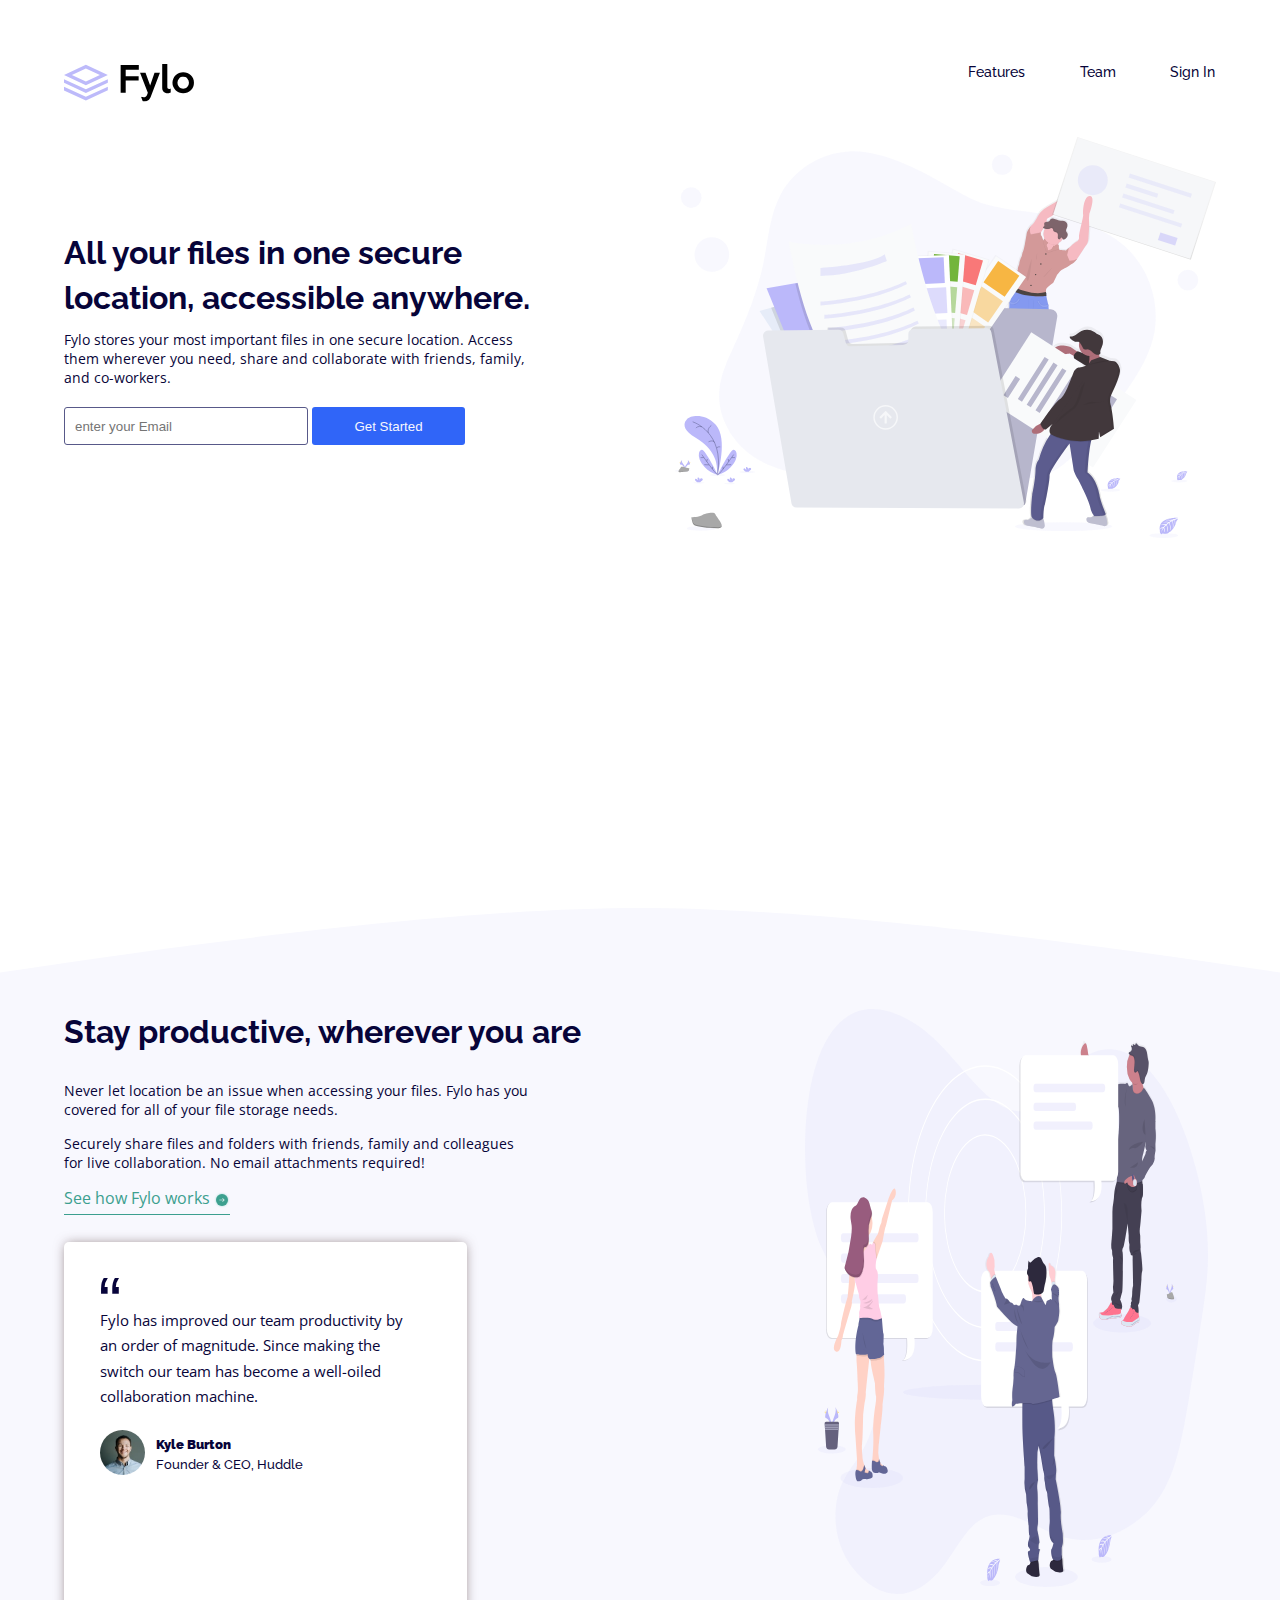
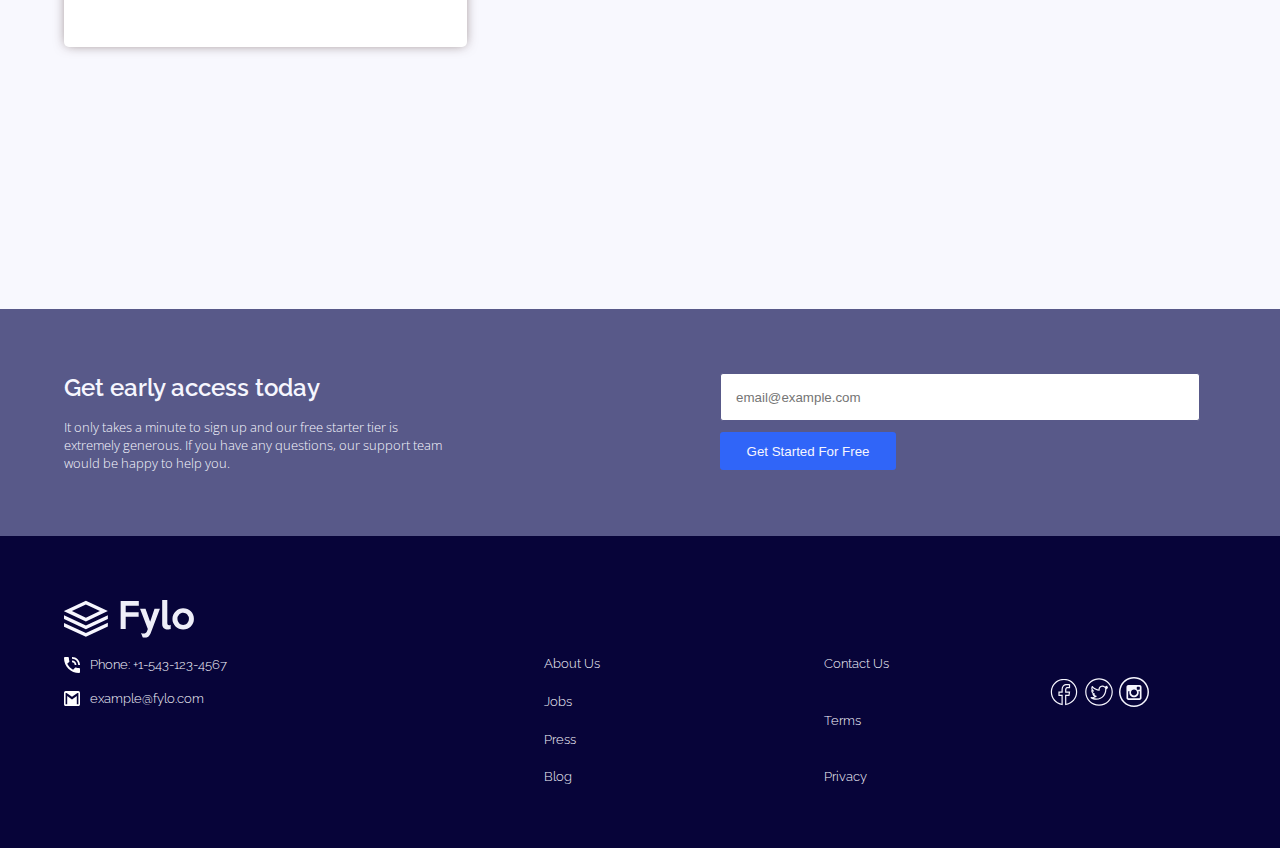
==== index.html @ cb66db21 "Initial commit" ====
<!DOCTYPE html>
<html lang="en">
  <head>
    <meta charset="UTF-8" />
    <meta name="viewport" content="width=device-width, initial-scale=1.0" />
    <!-- displays site properly based on user's device -->

    <link
      rel="icon"
      type="image/png"
      sizes="32x32"
      href="./images/favicon-32x32.png"
    />
    <link rel="stylesheet" href="./stylesheet.css" />
    <link rel="preconnect" href="https://fonts.googleapis.com" />
    <link rel="preconnect" href="https://fonts.gstatic.com" crossorigin />
    <link
      href="https://fonts.googleapis.com/css2?family=Amiri:ital,wght@0,400;0,700;1,400;1,700&family=Inter:ital,opsz,wght@0,14..32,100..900;1,14..32,100..900&family=Montserrat:ital,wght@0,100..900;1,100..900&family=Public+Sans:ital,wght@0,100;0,200;0,300;0,400;0,500;0,600;0,700;0,800;0,900;1,100;1,200;1,300;1,400&family=Raleway:ital,wght@0,100..900;1,100..900&display=swap"
      rel="stylesheet"
    />
    <link rel="preconnect" href="https://fonts.googleapis.com" />
    <link rel="preconnect" href="https://fonts.gstatic.com" crossorigin />
    <link
      href="https://fonts.googleapis.com/css2?family=Amiri:ital,wght@0,400;0,700;1,400;1,700&family=Inter:ital,opsz,wght@0,14..32,100..900;1,14..32,100..900&family=Montserrat:ital,wght@0,100..900;1,100..900&family=Open+Sans:ital,wght@0,300..800;1,300..800&family=Public+Sans:ital,wght@0,100;0,200;0,300;0,400;0,500;0,600;0,700;0,800;0,900;1,100;1,200;1,300;1,400&family=Raleway:ital,wght@0,100..900;1,100..900&display=swap"
      rel="stylesheet"
    />
    <title>Frontend Mentor | Fylo landing page with two column layout</title>

    <!-- Feel free to remove these styles or customise in your own stylesheet 👍 -->
    <style>
      .attribution {
        font-size: 11px;
        text-align: center;
      }
      .attribution a {
        color: hsl(228, 45%, 44%);
      }
    </style>
  </head>
  <body>
    <div class="navbar">
      <img src="./images/logo.svg" alt="" />
      <ul>
        <li>Features</li>
        <li>Team</li>
        <li>Sign In</li>
      </ul>
    </div>
    <div class="first">
      <div class="firstdiv">
        <h1>
          All your files in one secure location,
          <span>accessible anywhere.</span>
        </h1>

        <p>
          Fylo stores your most important files in one secure location. Access
          them wherever you need, share and collaborate with friends, family,
          and co-workers.
        </p>
        <input type="text" placeholder="enter your Email" class="placeholder" />
        <button>Get Started</button>
      </div>
      <img src="./images/illustration-1.svg" alt="" />
    </div>
    <div class="curvebg">
      <img src="./images/bg-curve-desktop.svg" alt="curve" class="curve" />
      <div class="second">
        <div class="main">
          <section class="hero">
            <h1>Stay productive, wherever you are</h1>

            <p>
              Never let location be an issue when accessing your files. Fylo has
              you covered for all of your file storage needs.
            </p>
            <p>
              Securely share files and folders with friends, family and
              colleagues for live collaboration. No email attachments required!
            </p>

            <a href="#" class="flyointro"
              >See how Fylo works<img
                src="./images/icon-arrow.svg"
                alt="arrow"
                class="arrow"
            /></a>
          </section>
          <section class="fylo">
            <img src="./images/icon-quotes.svg" alt="quots" class="quots" />
            <p>
              Fylo has improved our team productivity by an order of magnitude.
              Since making the switch our team has become a well-oiled
              collaboration machine.
            </p>
            <div class="avatardetails">
              <img
                src="./images/avatar-testimonial.jpg"
                alt="avatar"
                class="avatar"
              />

              <p>Kyle Burton <span>Founder & CEO, Huddle</span></p>
            </div>
          </section>
        </div>
        <img src="./images/illustration-2.svg" alt="" class="secondimg" />
      </div>
    </div>
    <div class="third">
      <div class="earlyaccess">
        <h1>Get early access today</h1>

        <p>
          It only takes a minute to sign up and our free starter tier is
          extremely generous. If you have any questions, our support team would
          be happy to help you.
        </p>
      </div>
      <div class="input">
        <input type="text" placeholder="email@example.com" />
        <button>Get Started For Free</button>
      </div>
    </div>
    <footer>
      <div class="details">
        <svg class="svgfile" width="166" height="49" xmlns="http://www.w3.org/2000/svg" xmlns:xlink="http://www.w3.org/1999/xlink" viewBox="0 0 166 49"><defs><path id="a" d="M.014.03h93.96v48.29H.015z"/></defs><g fill="none" fill-rule="evenodd"><path d="M0 14.13v.123l27.95 13.13L56 14.209v-.033L27.95 1 0 14.13zm10.077.062L27.95 5.795l17.877 8.397-17.877 8.396-17.874-8.396zM27.95 32.483L0 19.55v4.784l27.95 12.964L56 24.289v-4.784L27.95 32.483zm0 9.703L0 29.25v4.783L27.95 47 56 33.99v-4.784l-28.05 12.98z" fill="hsl(240, 75%, 98%)"/><g transform="translate(72)"><mask id="b" fill="hsl(240, 75%, 98%)"><use xlink:href="#a"/></mask><path d="M87.56 24.152a8.1 8.1 0 0 0-2.161-5.573 7.259 7.259 0 0 0-2.34-1.673 6.864 6.864 0 0 0-2.85-.601c-1.01 0-1.961.2-2.852.601a7.257 7.257 0 0 0-2.34 1.673 8.102 8.102 0 0 0-2.16 5.574 8.102 8.102 0 0 0 2.16 5.573 7.257 7.257 0 0 0 2.34 1.672 6.864 6.864 0 0 0 2.851.602c1.01 0 1.96-.2 2.852-.602a7.259 7.259 0 0 0 2.339-1.672 8.1 8.1 0 0 0 2.16-5.574zm6.415 0c0 1.932-.357 3.723-1.07 5.373a13.098 13.098 0 0 1-2.94 4.28c-1.247 1.205-2.71 2.156-4.388 2.854-1.678.699-3.468 1.048-5.369 1.048-1.9 0-3.683-.349-5.346-1.048a13.863 13.863 0 0 1-4.366-2.876 13.351 13.351 0 0 1-2.94-4.302c-.713-1.65-1.07-3.426-1.07-5.329 0-1.873.364-3.634 1.092-5.284a13.92 13.92 0 0 1 2.962-4.325 13.671 13.671 0 0 1 4.367-2.898 13.552 13.552 0 0 1 5.301-1.048c1.901 0 3.69.35 5.369 1.048 1.678.698 3.14 1.65 4.388 2.854 1.248 1.204 2.228 2.638 2.94 4.302.713 1.665 1.07 3.449 1.07 5.351zM64.258 36.905a8.6 8.6 0 0 1-1.715.58c-.638.148-1.3.222-1.982.222a9.84 9.84 0 0 1-2.74-.379 6.003 6.003 0 0 1-2.295-1.226c-.653-.565-1.173-1.3-1.56-2.207-.385-.907-.578-2-.578-3.277V.029h6.549v29.474c0 1.07.215 1.806.646 2.207.43.401.943.602 1.537.602.742 0 1.455-.223 2.138-.669v5.262zM50.492 11.22L38.908 41.854c-.861 2.289-1.99 3.939-3.386 4.95-1.396 1.01-3.06 1.515-4.99 1.515-.297 0-.623-.022-.98-.066a7.352 7.352 0 0 1-1.025-.201l-2.138-5.975a8.486 8.486 0 0 0 1.56.557c.534.134 1.039.201 1.514.201 1.01 0 1.93-.23 2.762-.691.832-.46 1.47-1.315 1.916-2.564l.891-2.586-9.935-25.773h6.995l5.925 16.588 5.57-16.588h6.905zM23.538 7.342H6.786v8.294h16.529v5.618H6.785v15.784H.015V1.412h23.524v5.93z" fill="hsl(240, 75%, 98%)" mask="url(#b)"/></g></g></svg>
        <div class="phone">
          <img src="./images/icon-phone.svg" alt="" />
          <p>Phone: +1-543-123-4567</p>
        </div>
        <div class="email">
          <img src="./images/icon-email.svg" alt="" />
          <p>example@fylo.com</p>
        </div>
      </div>
        <div class="aboutfylo">
          <ul>
            <li>About Us</li>
            <li>Jobs</li>
            <li>Press</li>
            <li>Blog</li>
          </ul>
          <ul>
            <li>Contact Us</li>
            <li>Terms</li>
            <li>Privacy</li>
          </ul>
        </div>
        <div class="socialmedia">
          <img src="./images/icons8-facebook.svg" alt="" />
          <img src="./images/icons8-twitter-circled.svg" alt="" />
          <img src="./images/281827_circle_instagram_icon.svg" alt="" />
        </div>
      </div>
    </footer>
  </body>
</html>
---- stylesheet.css ----
/* try to change height and width of the img and h1 and paragraph  */
* {
    box-sizing: border-box;
    margin: 0;
    padding: 0;
}

body {
    font-family: Open Sans, sans-serif;
}

.navbar {
    /* border: 1px solid black; */
    padding-top: 5%;
    padding-bottom: 2%;
    display: flex;
    justify-content: space-between;
    padding-left: 5%;
    padding-right: 5%;
    /* gap:150% ; */
}

.navbar ul {
    /* border: 1px solid blue; */
    list-style: none;
    display: flex;
    gap: 22%;
    width: 15.5rem;
    color: hsl(243, 87%, 12%);
    font-family: Raleway;
    font-weight: 500;
    font-size: 14px;
}

.navbar img {
    width: 130px;
}

.first {
    display: flex;
    /* border: 1px solid blue; */
    align-items: center;
    height: 420px;
    margin-bottom: 40vh;
    padding-left: 5%;
    padding-right: 5%;
}

.first img {
    width: 47%;
    /* border: 1px solid red; */
}

.firstdiv {
    /* border: 1px solid yellow; */
    width: 53%;

}

.first h1 {
    color: hsl(243, 87%, 12%);
    font-family: Raleway;
    line-height: 45px;
    margin-bottom: 10px;
    width: 33rem;
}

.first p {
    color: hsl(243, 87%, 12%);
    width: 29rem;
    font-size: 14px;
    margin-bottom: 20px;
}

.placeholder {
    width: 40%;
    height: 38px;
    border-radius: 3px;
    border: 1px solid hsl(238, 22%, 44%);
    padding-left: 10px;
}

.first button {
    width: 25%;
    height: 38px;
    background-color: hsl(224, 93%, 58%);
    border: none;
    color: hsl(240, 75%, 98%);
    border-radius: 3px;
}

.curvebg {
    display: flex;
    flex-direction: column;
    gap: 0px;
}

.curve {
    width: 100%;
}

.second {
    background-color: #F8F8FE;
    padding-left: 5%;
    padding-right: 5%;
    display: flex;
    flex-direction: row;
    height: 100vh;
}

.secondimg {
    width: 35%;
    margin-left: 14rem;
    height: 65vh;
}

.main {
    display: flex;
    flex-direction: column;
}

.main h1 {
    color: hsl(243, 87%, 12%);
    font-family: Raleway;
    line-height: 45px;
    margin-bottom: 27px;
    font-size: 2rem;
}

.main p {
    color: hsl(243, 87%, 12%);
    width: 29rem;
    font-size: 14px;
}

.hero p:first-of-type {
    margin-bottom: 15px;
}

.hero p:nth-of-type(2) {
    margin-bottom: 15px;
}

.flyointro {
    display: inline-flex;
    gap: 4px;
    text-decoration: none;
    color: hsl(170, 45%, 43%);
    align-items: center;
    border-bottom: 1px solid hsl(170, 45%, 43%);
    padding-bottom: 5px;
}

.arrow {
    margin-top: 3px;
}

.fylo {
    margin-top: 27px;
    display: flex;
    flex-direction: column;
    border-radius: 5px;
    background: #ffffff;
    box-shadow: 0px 0px 12px -2px rgba(128, 110, 110, 0.89);
    height: 45vh;
    width: 78%;
    padding: 7% 0% 7% 7%;



}
.fylo > p:nth-of-type(1) {
    width: 304px;
    line-height: 1.7;
    font-size: 15px;
    margin-bottom: 20px;

  }

.quots {
    width: 20px;
    margin-bottom: 3%;
}

.avatar {
    width: 45px;
    border-radius: 50%;
}

.avatardetails {
    display: flex;
    flex-direction: row;
    gap: 3%;
    align-items: center;
}

.avatardetails p:nth-of-type(1) {
    display: inline-block;
    font-family: Raleway;
    font-weight: 900;
    margin-top: 1%;
    font-size: 13px;
}

.avatardetails p span {
    font-weight: 500;
    display: block;
    margin-top: 5px;
}

.third{
    background-color: hsl(238, 22%, 44%);
    padding-left: 5%;
    padding-right: 10%;
    padding-top: 5%;
    padding-bottom: 5%;
    display: flex;
    gap: 10rem;
}
.earlyaccess{
    display: flex;
    flex-direction: column;
    gap: 1rem;
}
.earlyaccess p{
    width: 24rem;
    color: hsl(240, 75%, 98%);
    font-weight: 300;
    font-size: 13px;
}
.earlyaccess h1{
    width: 31rem;
    color: hsl(240, 75%, 98%);
    font-size: 24px;
    font-family: Raleway;
    font-weight: 600;
}
.input{
    display: flex;
    flex-direction: column;
    gap: 0.7rem;
}
.input input{
    width: 30rem;
    height: 3rem;
    border-radius: 3px;
    border: 1px solid hsl(238, 22%, 44%);
    padding-left: 15px;
}
.input button {
    width: 11rem;
    height: 38px;
    background-color: hsl(224, 93%, 58%);
    border: none;
    color: hsl(240, 75%, 98%);
    border-radius: 3px;
}
footer{
    display: flex;
    background-color: hsl(243, 87%, 12%);
    color: hsl(240, 75%, 98%);
     gap: 10rem;
    padding-left: 5%;
    padding-top: 5%;
    padding-bottom: 5%;
    font-family: Raleway;
    font-weight: 300;
    font-size: 13px;
}
.svgfile {
    width: 130px !important;
    height: auto !important;
}
.details{
    display: flex;
    flex-direction: column;
    gap: 18px;
    width: 20rem;
}
.phone{
    display: flex;
    gap: 10px;
}
.email{
    display: flex;
    gap: 10px;
}
.details img{
    width: 16px;
}
.aboutfylo{
    display: flex;
    gap: 14rem;

}
.aboutfylo ul{
    list-style: none;
    display: flex;
    flex-direction: column;
    justify-content: space-between;
    height: 8rem;
    margin-top: 3.5rem;

}
.socialmedia{
    display: flex;
    justify-content: space-between;
    width: 100px;

}
.socialmedia img{
    width: 30px;
}
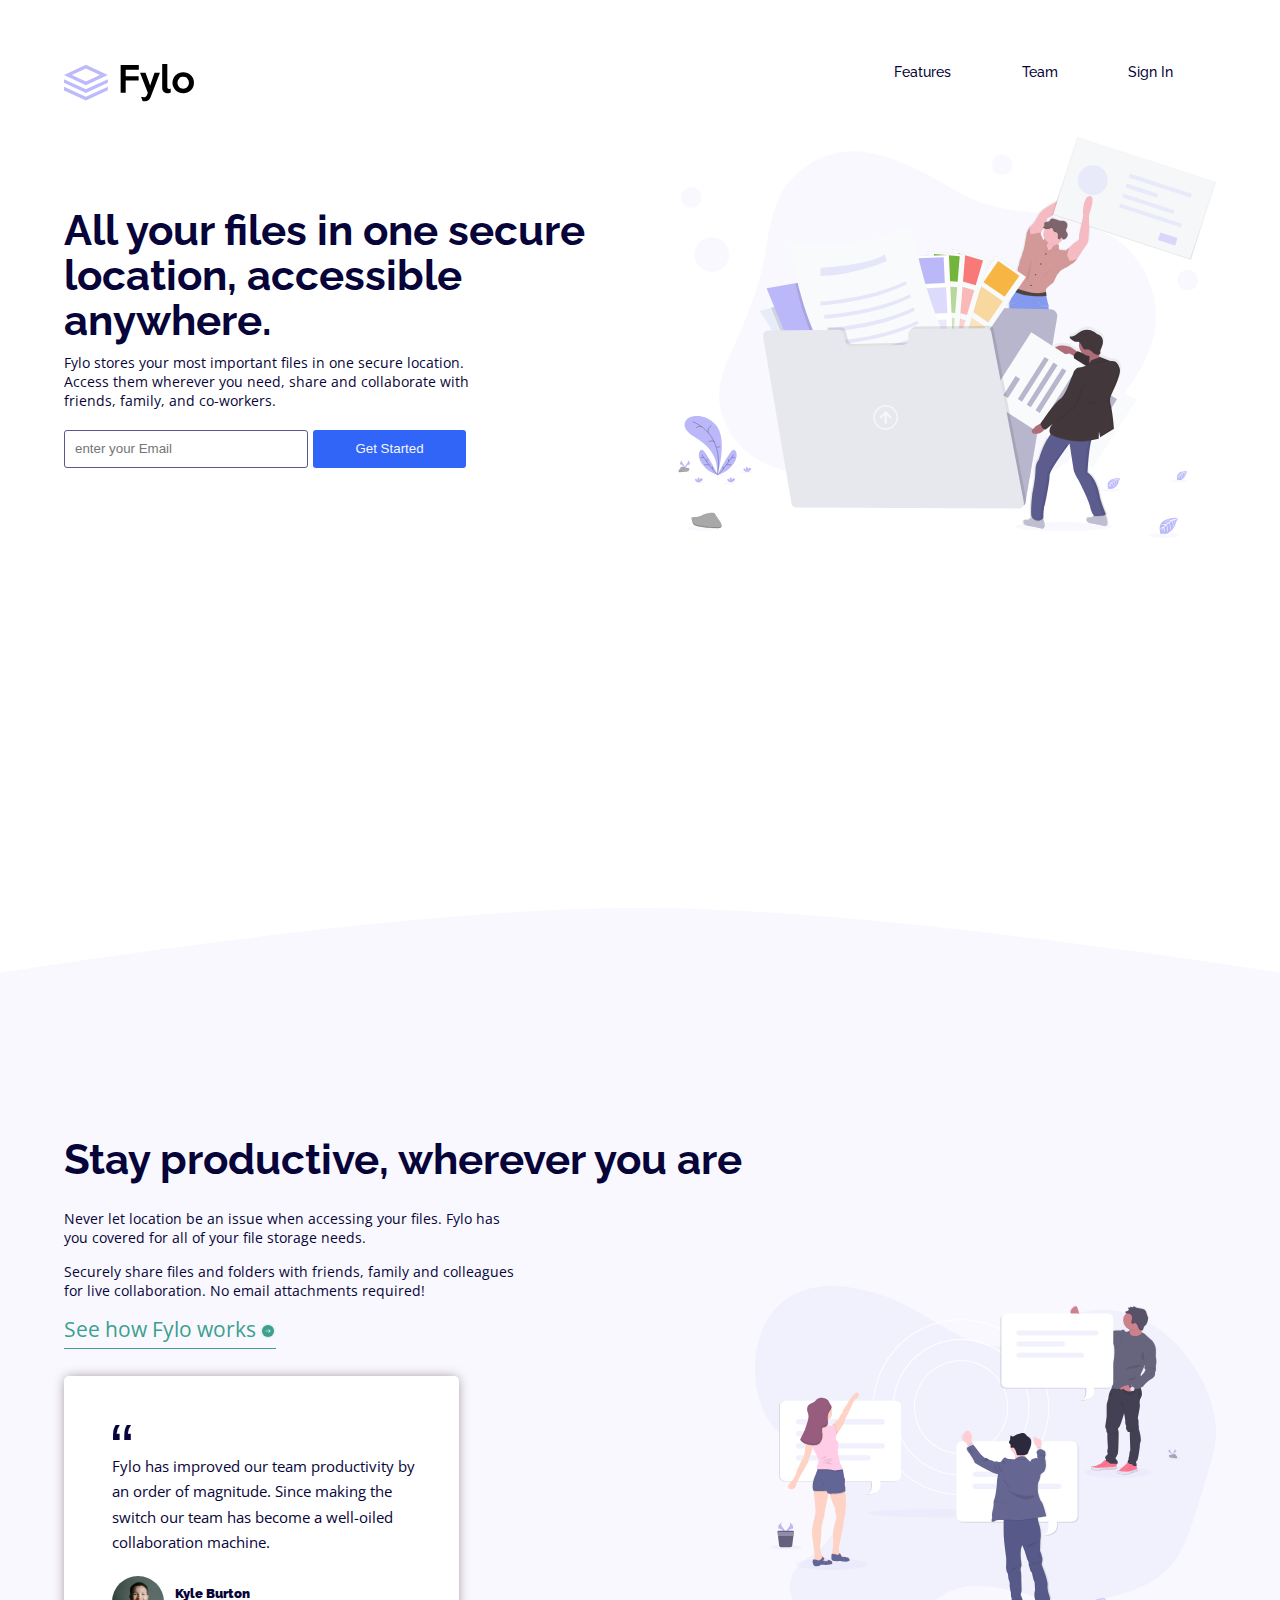
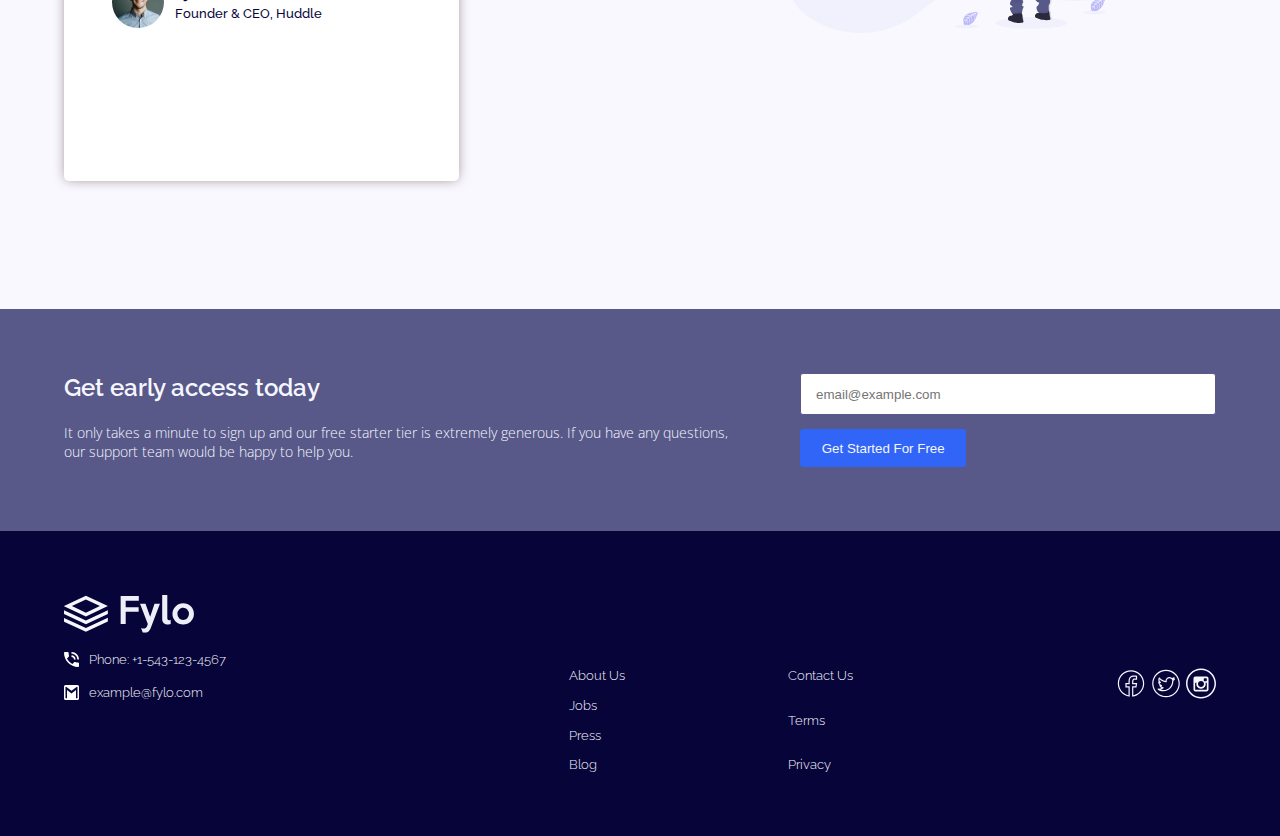
==== commit e167a55f: "Updated styles and fixed responsiveness" ====
--- a/index.html
+++ b/index.html
@@ -1,158 +1,166 @@
 <!DOCTYPE html>
 <html lang="en">
-  <head>
-    <meta charset="UTF-8" />
-    <meta name="viewport" content="width=device-width, initial-scale=1.0" />
-    <!-- displays site properly based on user's device -->
 
-    <link
-      rel="icon"
-      type="image/png"
-      sizes="32x32"
-      href="./images/favicon-32x32.png"
-    />
-    <link rel="stylesheet" href="./stylesheet.css" />
-    <link rel="preconnect" href="https://fonts.googleapis.com" />
-    <link rel="preconnect" href="https://fonts.gstatic.com" crossorigin />
-    <link
-      href="https://fonts.googleapis.com/css2?family=Amiri:ital,wght@0,400;0,700;1,400;1,700&family=Inter:ital,opsz,wght@0,14..32,100..900;1,14..32,100..900&family=Montserrat:ital,wght@0,100..900;1,100..900&family=Public+Sans:ital,wght@0,100;0,200;0,300;0,400;0,500;0,600;0,700;0,800;0,900;1,100;1,200;1,300;1,400&family=Raleway:ital,wght@0,100..900;1,100..900&display=swap"
-      rel="stylesheet"
-    />
-    <link rel="preconnect" href="https://fonts.googleapis.com" />
-    <link rel="preconnect" href="https://fonts.gstatic.com" crossorigin />
-    <link
-      href="https://fonts.googleapis.com/css2?family=Amiri:ital,wght@0,400;0,700;1,400;1,700&family=Inter:ital,opsz,wght@0,14..32,100..900;1,14..32,100..900&family=Montserrat:ital,wght@0,100..900;1,100..900&family=Open+Sans:ital,wght@0,300..800;1,300..800&family=Public+Sans:ital,wght@0,100;0,200;0,300;0,400;0,500;0,600;0,700;0,800;0,900;1,100;1,200;1,300;1,400&family=Raleway:ital,wght@0,100..900;1,100..900&display=swap"
-      rel="stylesheet"
-    />
-    <title>Frontend Mentor | Fylo landing page with two column layout</title>
+<head>
+  <meta charset="UTF-8" />
+  <meta name="viewport" content="width=device-width, initial-scale=1.0" />
+  <!-- displays site properly based on user's device -->
 
-    <!-- Feel free to remove these styles or customise in your own stylesheet 👍 -->
-    <style>
-      .attribution {
-        font-size: 11px;
-        text-align: center;
-      }
-      .attribution a {
-        color: hsl(228, 45%, 44%);
-      }
-    </style>
-  </head>
-  <body>
-    <div class="navbar">
-      <img src="./images/logo.svg" alt="" />
+  <link rel="icon" type="image/png" sizes="32x32" href="./images/favicon-32x32.png" />
+  <link rel="stylesheet" href="./stylesheet.css" />
+  <link rel="preconnect" href="https://fonts.googleapis.com" />
+  <link rel="preconnect" href="https://fonts.gstatic.com" crossorigin />
+  <link
+    href="https://fonts.googleapis.com/css2?family=Amiri:ital,wght@0,400;0,700;1,400;1,700&family=Inter:ital,opsz,wght@0,14..32,100..900;1,14..32,100..900&family=Montserrat:ital,wght@0,100..900;1,100..900&family=Public+Sans:ital,wght@0,100;0,200;0,300;0,400;0,500;0,600;0,700;0,800;0,900;1,100;1,200;1,300;1,400&family=Raleway:ital,wght@0,100..900;1,100..900&display=swap"
+    rel="stylesheet" />
+  <link rel="preconnect" href="https://fonts.googleapis.com" />
+  <link rel="preconnect" href="https://fonts.gstatic.com" crossorigin />
+  <link
+    href="https://fonts.googleapis.com/css2?family=Amiri:ital,wght@0,400;0,700;1,400;1,700&family=Inter:ital,opsz,wght@0,14..32,100..900;1,14..32,100..900&family=Montserrat:ital,wght@0,100..900;1,100..900&family=Open+Sans:ital,wght@0,300..800;1,300..800&family=Public+Sans:ital,wght@0,100;0,200;0,300;0,400;0,500;0,600;0,700;0,800;0,900;1,100;1,200;1,300;1,400&family=Raleway:ital,wght@0,100..900;1,100..900&display=swap"
+    rel="stylesheet" />
+  <title>Frontend Mentor | Fylo landing page with two column layout</title>
+
+  <!-- Feel free to remove these styles or customise in your own stylesheet 👍 -->
+  <style>
+    .attribution {
+      font-size: 11px;
+      text-align: center;
+    }
+
+    .attribution a {
+      color: hsl(228, 45%, 44%);
+    }
+  </style>
+</head>
+
+<body>
+  <div class="navbar">
+    <img src="./images/logo.svg" alt="" />
+    <ul>
+      <li>Features</li>
+      <li>Team</li>
+      <li>Sign In</li>
+    </ul>
+  </div>
+   <div class="first">
+    <div class="firstdiv">
+      <h1>
+        All your files in one secure location,
+        <span>accessible anywhere.</span>
+      </h1>
+
+      <p>
+        Fylo stores your most important files in one secure location. Access
+        them wherever you need, share and collaborate with friends, family,
+        and co-workers.
+      </p>
+      <input type="text" placeholder="enter your Email" class="placeholder" />
+      <button>Get Started</button>
+    </div>
+    <img src="./images/illustration-1.svg" alt="" />
+  </div>
+   <div class="curvebg">
+    <img src="./images/bg-curve-desktop.svg" alt="curve" class="curve" />
+    <img src="./images/bg-curve-mobile.svg" alt="mobilecurve" class="mobilecurve">
+    <div class="second">
+      <div class="main">
+        <section class="hero">
+          <h1>Stay productive, wherever you are</h1>
+
+          <p>
+            Never let location be an issue when accessing your files. Fylo has
+            you covered for all of your file storage needs.
+          </p>
+          <p>
+            Securely share files and folders with friends, family and
+            colleagues for live collaboration. No email attachments required!
+          </p>
+
+          <a href="#" class="flyointro">See how Fylo works<img src="./images/icon-arrow.svg" alt="arrow"
+              class="arrow" /></a>
+        </section>
+        <section class="fylo">
+          <img src="./images/icon-quotes.svg" alt="quots" class="quots" />
+          <p>
+            Fylo has improved our team productivity by an order of magnitude.
+            Since making the switch our team has become a well-oiled
+            collaboration machine.
+          </p>
+          <div class="avatardetails">
+            <img src="./images/avatar-testimonial.jpg" alt="avatar" class="avatar" />
+
+            <p>Kyle Burton <span>Founder & CEO, Huddle</span></p>
+          </div>
+        </section>
+      </div>
+      <img src="./images/illustration-2.svg" alt="" class="secondimg" />
+    </div>
+  </div>
+  <div class="third"> 
+    <div class="earlyaccess">
+      <h1>Get early access today</h1>
+
+      <p>
+        It only takes a minute to sign up and our free starter tier is
+        extremely generous. If you have any questions, our support team would
+        be happy to help you.
+      </p>
+    </div>
+    <div class="input">
+      <input type="text" placeholder="email@example.com" />
+      <button>Get Started For Free</button>
+    </div>
+  </div>
+  <footer> 
+    <div class="details">
+      <svg class="svgfile" width="166" height="49" xmlns="http://www.w3.org/2000/svg"
+        xmlns:xlink="http://www.w3.org/1999/xlink" viewBox="0 0 166 49">
+        <defs>
+          <path id="a" d="M.014.03h93.96v48.29H.015z" />
+        </defs>
+        <g fill="none" fill-rule="evenodd">
+          <path
+            d="M0 14.13v.123l27.95 13.13L56 14.209v-.033L27.95 1 0 14.13zm10.077.062L27.95 5.795l17.877 8.397-17.877 8.396-17.874-8.396zM27.95 32.483L0 19.55v4.784l27.95 12.964L56 24.289v-4.784L27.95 32.483zm0 9.703L0 29.25v4.783L27.95 47 56 33.99v-4.784l-28.05 12.98z"
+            fill="hsl(240, 75%, 98%)" />
+          <g transform="translate(72)">
+            <mask id="b" fill="hsl(240, 75%, 98%)">
+              <use xlink:href="#a" />
+            </mask>
+            <path
+              d="M87.56 24.152a8.1 8.1 0 0 0-2.161-5.573 7.259 7.259 0 0 0-2.34-1.673 6.864 6.864 0 0 0-2.85-.601c-1.01 0-1.961.2-2.852.601a7.257 7.257 0 0 0-2.34 1.673 8.102 8.102 0 0 0-2.16 5.574 8.102 8.102 0 0 0 2.16 5.573 7.257 7.257 0 0 0 2.34 1.672 6.864 6.864 0 0 0 2.851.602c1.01 0 1.96-.2 2.852-.602a7.259 7.259 0 0 0 2.339-1.672 8.1 8.1 0 0 0 2.16-5.574zm6.415 0c0 1.932-.357 3.723-1.07 5.373a13.098 13.098 0 0 1-2.94 4.28c-1.247 1.205-2.71 2.156-4.388 2.854-1.678.699-3.468 1.048-5.369 1.048-1.9 0-3.683-.349-5.346-1.048a13.863 13.863 0 0 1-4.366-2.876 13.351 13.351 0 0 1-2.94-4.302c-.713-1.65-1.07-3.426-1.07-5.329 0-1.873.364-3.634 1.092-5.284a13.92 13.92 0 0 1 2.962-4.325 13.671 13.671 0 0 1 4.367-2.898 13.552 13.552 0 0 1 5.301-1.048c1.901 0 3.69.35 5.369 1.048 1.678.698 3.14 1.65 4.388 2.854 1.248 1.204 2.228 2.638 2.94 4.302.713 1.665 1.07 3.449 1.07 5.351zM64.258 36.905a8.6 8.6 0 0 1-1.715.58c-.638.148-1.3.222-1.982.222a9.84 9.84 0 0 1-2.74-.379 6.003 6.003 0 0 1-2.295-1.226c-.653-.565-1.173-1.3-1.56-2.207-.385-.907-.578-2-.578-3.277V.029h6.549v29.474c0 1.07.215 1.806.646 2.207.43.401.943.602 1.537.602.742 0 1.455-.223 2.138-.669v5.262zM50.492 11.22L38.908 41.854c-.861 2.289-1.99 3.939-3.386 4.95-1.396 1.01-3.06 1.515-4.99 1.515-.297 0-.623-.022-.98-.066a7.352 7.352 0 0 1-1.025-.201l-2.138-5.975a8.486 8.486 0 0 0 1.56.557c.534.134 1.039.201 1.514.201 1.01 0 1.93-.23 2.762-.691.832-.46 1.47-1.315 1.916-2.564l.891-2.586-9.935-25.773h6.995l5.925 16.588 5.57-16.588h6.905zM23.538 7.342H6.786v8.294h16.529v5.618H6.785v15.784H.015V1.412h23.524v5.93z"
+              fill="hsl(240, 75%, 98%)" mask="url(#b)" />
+          </g>
+        </g>
+      </svg>
+      <div class="phone">
+        <img src="./images/icon-phone.svg" alt="" />
+        <p>Phone: +1-543-123-4567</p>
+      </div>
+      <div class="email">
+        <img src="./images/icon-email.svg" alt="" />
+        <p>example@fylo.com</p>
+      </div>
+    </div>
+    <div class="aboutfylo">
       <ul>
-        <li>Features</li>
-        <li>Team</li>
-        <li>Sign In</li>
+        <li>About Us</li>
+        <li>Jobs</li>
+        <li>Press</li>
+        <li>Blog</li>
+      </ul>
+      <ul>
+        <li>Contact Us</li>
+        <li>Terms</li>
+        <li>Privacy</li>
       </ul>
     </div>
-    <div class="first">
-      <div class="firstdiv">
-        <h1>
-          All your files in one secure location,
-          <span>accessible anywhere.</span>
-        </h1>
+    <div class="socialmedia">
+      <img src="./images/icons8-facebook.svg" alt="" />
+      <img src="./images/icons8-twitter-circled.svg" alt="" />
+      <img src="./images/281827_circle_instagram_icon.svg" alt="" />
+    </div>
+    </div>
+  </footer>
+</body>
 
-        <p>
-          Fylo stores your most important files in one secure location. Access
-          them wherever you need, share and collaborate with friends, family,
-          and co-workers.
-        </p>
-        <input type="text" placeholder="enter your Email" class="placeholder" />
-        <button>Get Started</button>
-      </div>
-      <img src="./images/illustration-1.svg" alt="" />
-    </div>
-    <div class="curvebg">
-      <img src="./images/bg-curve-desktop.svg" alt="curve" class="curve" />
-      <div class="second">
-        <div class="main">
-          <section class="hero">
-            <h1>Stay productive, wherever you are</h1>
-
-            <p>
-              Never let location be an issue when accessing your files. Fylo has
-              you covered for all of your file storage needs.
-            </p>
-            <p>
-              Securely share files and folders with friends, family and
-              colleagues for live collaboration. No email attachments required!
-            </p>
-
-            <a href="#" class="flyointro"
-              >See how Fylo works<img
-                src="./images/icon-arrow.svg"
-                alt="arrow"
-                class="arrow"
-            /></a>
-          </section>
-          <section class="fylo">
-            <img src="./images/icon-quotes.svg" alt="quots" class="quots" />
-            <p>
-              Fylo has improved our team productivity by an order of magnitude.
-              Since making the switch our team has become a well-oiled
-              collaboration machine.
-            </p>
-            <div class="avatardetails">
-              <img
-                src="./images/avatar-testimonial.jpg"
-                alt="avatar"
-                class="avatar"
-              />
-
-              <p>Kyle Burton <span>Founder & CEO, Huddle</span></p>
-            </div>
-          </section>
-        </div>
-        <img src="./images/illustration-2.svg" alt="" class="secondimg" />
-      </div>
-    </div>
-    <div class="third">
-      <div class="earlyaccess">
-        <h1>Get early access today</h1>
-
-        <p>
-          It only takes a minute to sign up and our free starter tier is
-          extremely generous. If you have any questions, our support team would
-          be happy to help you.
-        </p>
-      </div>
-      <div class="input">
-        <input type="text" placeholder="email@example.com" />
-        <button>Get Started For Free</button>
-      </div>
-    </div>
-    <footer>
-      <div class="details">
-        <svg class="svgfile" width="166" height="49" xmlns="http://www.w3.org/2000/svg" xmlns:xlink="http://www.w3.org/1999/xlink" viewBox="0 0 166 49"><defs><path id="a" d="M.014.03h93.96v48.29H.015z"/></defs><g fill="none" fill-rule="evenodd"><path d="M0 14.13v.123l27.95 13.13L56 14.209v-.033L27.95 1 0 14.13zm10.077.062L27.95 5.795l17.877 8.397-17.877 8.396-17.874-8.396zM27.95 32.483L0 19.55v4.784l27.95 12.964L56 24.289v-4.784L27.95 32.483zm0 9.703L0 29.25v4.783L27.95 47 56 33.99v-4.784l-28.05 12.98z" fill="hsl(240, 75%, 98%)"/><g transform="translate(72)"><mask id="b" fill="hsl(240, 75%, 98%)"><use xlink:href="#a"/></mask><path d="M87.56 24.152a8.1 8.1 0 0 0-2.161-5.573 7.259 7.259 0 0 0-2.34-1.673 6.864 6.864 0 0 0-2.85-.601c-1.01 0-1.961.2-2.852.601a7.257 7.257 0 0 0-2.34 1.673 8.102 8.102 0 0 0-2.16 5.574 8.102 8.102 0 0 0 2.16 5.573 7.257 7.257 0 0 0 2.34 1.672 6.864 6.864 0 0 0 2.851.602c1.01 0 1.96-.2 2.852-.602a7.259 7.259 0 0 0 2.339-1.672 8.1 8.1 0 0 0 2.16-5.574zm6.415 0c0 1.932-.357 3.723-1.07 5.373a13.098 13.098 0 0 1-2.94 4.28c-1.247 1.205-2.71 2.156-4.388 2.854-1.678.699-3.468 1.048-5.369 1.048-1.9 0-3.683-.349-5.346-1.048a13.863 13.863 0 0 1-4.366-2.876 13.351 13.351 0 0 1-2.94-4.302c-.713-1.65-1.07-3.426-1.07-5.329 0-1.873.364-3.634 1.092-5.284a13.92 13.92 0 0 1 2.962-4.325 13.671 13.671 0 0 1 4.367-2.898 13.552 13.552 0 0 1 5.301-1.048c1.901 0 3.69.35 5.369 1.048 1.678.698 3.14 1.65 4.388 2.854 1.248 1.204 2.228 2.638 2.94 4.302.713 1.665 1.07 3.449 1.07 5.351zM64.258 36.905a8.6 8.6 0 0 1-1.715.58c-.638.148-1.3.222-1.982.222a9.84 9.84 0 0 1-2.74-.379 6.003 6.003 0 0 1-2.295-1.226c-.653-.565-1.173-1.3-1.56-2.207-.385-.907-.578-2-.578-3.277V.029h6.549v29.474c0 1.07.215 1.806.646 2.207.43.401.943.602 1.537.602.742 0 1.455-.223 2.138-.669v5.262zM50.492 11.22L38.908 41.854c-.861 2.289-1.99 3.939-3.386 4.95-1.396 1.01-3.06 1.515-4.99 1.515-.297 0-.623-.022-.98-.066a7.352 7.352 0 0 1-1.025-.201l-2.138-5.975a8.486 8.486 0 0 0 1.56.557c.534.134 1.039.201 1.514.201 1.01 0 1.93-.23 2.762-.691.832-.46 1.47-1.315 1.916-2.564l.891-2.586-9.935-25.773h6.995l5.925 16.588 5.57-16.588h6.905zM23.538 7.342H6.786v8.294h16.529v5.618H6.785v15.784H.015V1.412h23.524v5.93z" fill="hsl(240, 75%, 98%)" mask="url(#b)"/></g></g></svg>
-        <div class="phone">
-          <img src="./images/icon-phone.svg" alt="" />
-          <p>Phone: +1-543-123-4567</p>
-        </div>
-        <div class="email">
-          <img src="./images/icon-email.svg" alt="" />
-          <p>example@fylo.com</p>
-        </div>
-      </div>
-        <div class="aboutfylo">
-          <ul>
-            <li>About Us</li>
-            <li>Jobs</li>
-            <li>Press</li>
-            <li>Blog</li>
-          </ul>
-          <ul>
-            <li>Contact Us</li>
-            <li>Terms</li>
-            <li>Privacy</li>
-          </ul>
-        </div>
-        <div class="socialmedia">
-          <img src="./images/icons8-facebook.svg" alt="" />
-          <img src="./images/icons8-twitter-circled.svg" alt="" />
-          <img src="./images/281827_circle_instagram_icon.svg" alt="" />
-        </div>
-      </div>
-    </footer>
-  </body>
-</html>
+</html>--- a/stylesheet.css
+++ b/stylesheet.css
@@ -4,6 +4,10 @@
     margin: 0;
     padding: 0;
 }
+html {
+    font-size: calc(1vw + 8px); /* Dynamically adjust root font size */
+}
+
 
 body {
     font-family: Open Sans, sans-serif;
@@ -62,14 +66,14 @@
     font-family: Raleway;
     line-height: 45px;
     margin-bottom: 10px;
-    width: 33rem;
+    font-size: 2rem;
 }
 
 .first p {
     color: hsl(243, 87%, 12%);
-    width: 29rem;
     font-size: 14px;
     margin-bottom: 20px;
+    width: 21rem;
 }
 
 .placeholder {
@@ -98,6 +102,9 @@
 .curve {
     width: 100%;
 }
+.mobilecurve{
+    display: none;
+}
 
 .second {
     background-color: #F8F8FE;
@@ -106,17 +113,23 @@
     display: flex;
     flex-direction: row;
     height: 100vh;
+    /* border: 2px solid black; */
+    align-items: center;
+    gap: 3;
 }
 
 .secondimg {
-    width: 35%;
-    margin-left: 14rem;
-    height: 65vh;
+    width: 40%;
+    /* margin-left: 14rem; */
+    /* height: 65vh; */
+    /* border: 1px solid red; */
 }
 
 .main {
     display: flex;
     flex-direction: column;
+    /* border: 1px solid green; */
+    width: 50rem;
 }
 
 .main h1 {
@@ -129,7 +142,7 @@
 
 .main p {
     color: hsl(243, 87%, 12%);
-    width: 29rem;
+    width: 22rem;
     font-size: 14px;
 }
 
@@ -163,14 +176,14 @@
     background: #ffffff;
     box-shadow: 0px 0px 12px -2px rgba(128, 110, 110, 0.89);
     height: 45vh;
-    width: 78%;
+    width: 19rem;
     padding: 7% 0% 7% 7%;
 
 
 
 }
 .fylo > p:nth-of-type(1) {
-    width: 304px;
+    width: 15rem;
     line-height: 1.7;
     font-size: 15px;
     margin-bottom: 20px;
@@ -183,7 +196,7 @@
 }
 
 .avatar {
-    width: 45px;
+    width: 2.5rem;
     border-radius: 50%;
 }
 
@@ -208,64 +221,73 @@
     margin-top: 5px;
 }
 
-.third{
+.third {
     background-color: hsl(238, 22%, 44%);
-    padding-left: 5%;
-    padding-right: 10%;
-    padding-top: 5%;
-    padding-bottom: 5%;
-    display: flex;
-    gap: 10rem;
-}
-.earlyaccess{
+    padding: 5%;
+    display: flex;
+    /* justify-content: space-between; Ensure space between left and right sections */
+    /* align-items: center; Align items vertically */
+    gap: 3rem;
+}
+
+.earlyaccess {
+    /* flex: 1 1 auto; Allow it to grow and shrink as needed */
     display: flex;
     flex-direction: column;
     gap: 1rem;
 }
-.earlyaccess p{
-    width: 24rem;
+
+.earlyaccess p {
     color: hsl(240, 75%, 98%);
     font-weight: 300;
-    font-size: 13px;
-}
-.earlyaccess h1{
-    width: 31rem;
+    font-size: 14px;
+}
+
+.earlyaccess h1 {
     color: hsl(240, 75%, 98%);
     font-size: 24px;
     font-family: Raleway;
     font-weight: 600;
 }
-.input{
+
+.input {
+    /* flex: 0 1 300px; Prevent shrinking too much but allow resizing */
     display: flex;
     flex-direction: column;
     gap: 0.7rem;
 }
-.input input{
-    width: 30rem;
-    height: 3rem;
+
+.input input {
+    width: 20rem; /* Responsive width */
+    height: 2rem;
     border-radius: 3px;
     border: 1px solid hsl(238, 22%, 44%);
     padding-left: 15px;
-}
+    /* box-sizing: border-box; Ensure padding is included in width */
+}
+
 .input button {
-    width: 11rem;
+    width: 8rem;
     height: 38px;
     background-color: hsl(224, 93%, 58%);
     border: none;
     color: hsl(240, 75%, 98%);
     border-radius: 3px;
 }
+
 footer{
     display: flex;
     background-color: hsl(243, 87%, 12%);
     color: hsl(240, 75%, 98%);
-     gap: 10rem;
+     /* gap: 8rem; */
     padding-left: 5%;
+    padding-right: 5%;
     padding-top: 5%;
     padding-bottom: 5%;
     font-family: Raleway;
     font-weight: 300;
     font-size: 13px;
+    justify-content: space-between;
 }
 .svgfile {
     width: 130px !important;
@@ -275,7 +297,7 @@
     display: flex;
     flex-direction: column;
     gap: 18px;
-    width: 20rem;
+    width: 12rem;
 }
 .phone{
     display: flex;
@@ -286,11 +308,11 @@
     gap: 10px;
 }
 .details img{
-    width: 16px;
+    width: 0.7rem;
 }
 .aboutfylo{
     display: flex;
-    gap: 14rem;
+    gap: 7rem;
 
 }
 .aboutfylo ul{
@@ -298,8 +320,9 @@
     display: flex;
     flex-direction: column;
     justify-content: space-between;
-    height: 8rem;
+    height: 5rem;
     margin-top: 3.5rem;
+    width: 3.5rem;
 
 }
 .socialmedia{
@@ -312,4 +335,367 @@
     width: 30px;
 }
 
-
+@media only screen and (max-width: 650px){
+    body {
+        display: flex;
+        flex-direction: column;
+    }
+    .navbar {
+        padding-top: 5%;
+        padding-bottom: 2%;
+        display: flex;
+        justify-content: space-between;
+        padding-left: 5%;
+        padding-right: 5%;
+    }
+    
+    .navbar ul {
+        gap: 2rem;
+        width:14rem;
+        font-size: 12px;
+    }
+    .navbar img {
+        width: 6rem;
+    }
+    .first {
+        display: flex;
+        /* border: 1px solid blue; */
+        flex-direction: column-reverse;
+        align-items: center;
+        height: 70vh;
+        margin-bottom: unset;
+        margin-top: 6rem;
+        padding-left: 5%;
+        padding-right: 5%;
+    }
+    .firstdiv{
+        align-items: center;
+    }
+    
+    .first img {
+        width: 25.5rem;
+        /* border: 1px solid red; */
+    }
+    
+    .firstdiv {
+        /* border: 1px solid yellow; */
+        width: 100%;
+        display: flex;
+        flex-direction: column;
+    
+    }
+    
+    .first h1 {
+        color: hsl(243, 87%, 12%);
+        font-family: unset;
+        line-height: 30px;
+        margin-bottom: 10px;
+        font-size: 2rem;
+        margin-top: 3rem;
+        text-align: center;
+        width: 100%;
+        /* border: 1px solid green; */
+    }
+    
+    .first p {
+        color: hsl(243, 87%, 12%);
+        font-size: 14px;
+        margin-bottom: 20px;
+        width: 85%;
+        text-align: center;
+        /* border: 1px solid red; */
+        margin-left: auto;
+        margin-right: auto;
+    }
+    
+    .placeholder {
+        width: 85%;
+        height: 38px;
+        border-radius: 3px;
+        /* border: 1px solid hsl(238, 22%, 44%); */
+        padding-left: 10px;
+    }
+    
+    .first button {
+        width: 85%;
+        height: 38px;
+        background-color: hsl(224, 93%, 58%);
+        border: none;
+        color: hsl(240, 75%, 98%);
+        border-radius: 3px;
+        margin-top: 1.5rem;
+    }
+    
+    .curvebg {
+        display: flex;
+        flex-direction: column;
+        gap: 0px;
+        margin-top: 8rem;
+    }
+    
+    .curve {
+        display: none;
+    }
+    .mobilecurve{
+        display: block;
+        width: 100%;
+    }
+    
+    .second {
+        background-color: #F8F8FE;
+        padding-left: 5%;
+        padding-right: 5%;
+        display: flex;
+        flex-direction: column-reverse;
+        height: 120vh;
+         /* border: 2px solid black; */
+        align-items: center;
+        gap: 3;
+        margin-bottom: 6rem;
+    }
+
+    .secondimg {
+        width: 25.5rem;
+        /* margin-left: 14rem; */
+        /* height: 65vh; */
+        /* border: 1px solid red; */
+    }
+    
+    .main {
+        display: flex;
+        flex-direction: column;
+        /* border: 1px solid green; */
+        width: 100%;
+        align-items: center;
+    }
+    
+    .main h1 {
+        color: hsl(243, 87%, 12%);
+        font-family: Raleway;
+        margin-bottom: 27px;
+        font-size: 1.6rem;
+        text-align: center;
+        margin-top: 5rem;
+    }
+    
+    .main p {
+        color: hsl(243, 87%, 12%);
+        width: 100%;
+        font-size: 15px;
+    }
+    .hero {
+        display: flex; /* Enable flexbox for the section */
+        flex-direction: column; /* Stack children vertically */
+        justify-content: center; /* Center vertically */
+        align-items: center; /* Center horizontally */
+        text-align: center; /* Center text inside elements */
+    }
+    
+    .hero p:first-of-type {
+        margin-bottom: 15px;
+        text-align: left;
+    }
+    
+    .hero p:nth-of-type(2) {
+        margin-bottom: 15px;
+        text-align: left;
+    }
+    
+    
+    .flyointro {
+        display: inline-flex;
+        gap: 4px;
+        text-decoration: none;
+        color: hsl(170, 45%, 43%);
+        align-items: center;
+        border-bottom: 1px solid hsl(170, 45%, 43%);
+        padding-bottom: 5px;
+        padding-left: auto;
+        padding-right: auto;
+        margin-top: 2rem;
+        margin-bottom: 2rem;
+        font-size: 16px;
+    }
+    
+    .arrow {
+        margin-top: 3px;
+    }
+    
+    .fylo {
+        margin-top: 27px;
+        display: flex;
+        flex-direction: column;
+        border-radius: 5px;
+        background: #ffffff;
+        box-shadow: 0px 0px 12px -2px rgba(128, 110, 110, 0.89);
+        height: 20rem;
+        width: 27rem;
+        padding: 3rem 0.7rem 0 2rem;
+    
+    
+    
+    }
+    .fylo > p:nth-of-type(1) {
+        width: 100%;
+        line-height: 1.7;
+        font-size: 13px;
+        margin-bottom: 20px;
+    
+      }
+    
+    .quots {
+        width: 1rem;
+        margin-bottom: 3%;
+    }
+    
+    .avatar {
+        width: 2.5rem;
+        border-radius: 50%;
+    }
+    
+    .avatardetails {
+        display: flex;
+        flex-direction: row;
+        gap: 3%;
+        align-items: center;
+    }
+    
+    .avatardetails p:nth-of-type(1) {
+        display: inline-block;
+        font-family: Raleway;
+        font-weight: 900;
+        margin-top: 1%;
+        font-size: 13px;
+    }
+    
+    .avatardetails p span {
+        font-weight: 500;
+        display: block;
+        margin-top: 5px;
+    }
+    .third {
+        background-color: hsl(238, 22%, 44%);
+        padding: 17%;
+        display: flex;
+        /* justify-content: space-between; Ensure space between left and right sections */
+        /* align-items: center; Align items vertically */
+        gap: 3rem;
+        flex-direction: column;
+        justify-content: center;
+        align-items: center;
+        text-align: center;
+    }
+    
+    .earlyaccess {
+        /* flex: 1 1 auto; Allow it to grow and shrink as needed */
+        display: flex;
+        flex-direction: column;
+        gap: 1rem;
+    }
+    
+    .earlyaccess p {
+        color: hsl(240, 75%, 98%);
+        font-weight: 300;
+        font-size: 13px;
+    }
+    
+    .earlyaccess h1 {
+        color: hsl(240, 75%, 98%);
+        font-size: 1.5rem;
+        font-family: Raleway;
+        font-weight: 600;
+    }
+    
+    .input {
+        display: flex;
+        flex-direction: column;
+        gap: 0.7rem;
+    }
+    
+    .input input {
+        width: 20rem; /* Responsive width */
+        height: 3rem;
+        border-radius: 3px;
+        border: 1px solid hsl(238, 22%, 44%);
+        padding-left: 15px;
+        font-size: 13px;
+    }
+    
+    .input button {
+        width: 20rem;
+        height: 3rem;
+        background-color: hsl(224, 93%, 58%);
+        border: none;
+        color: hsl(240, 75%, 98%);
+        border-radius: 3px;
+        font-size: 1rem;
+    }
+    footer{
+        display: flex;
+        flex-direction: column;
+        background-color: hsl(243, 87%, 12%);
+        color: hsl(240, 75%, 98%);
+         /* gap: 8rem; */
+        padding-left: 7%;
+        padding-right: 5%;
+        padding-top: 5%;
+        padding-bottom: 5%;
+        font-family: Raleway;
+        font-weight: 300;
+        font-size: 13px;
+        justify-content: space-between;
+    }
+    .svgfile {
+        width: 14rem !important;
+        height: auto !important;
+        margin-bottom: 3rem;
+    }
+    .details{
+        display: flex;
+        flex-direction: column;
+        gap: 18px;
+        width: 100%;
+        /* border: 1px solid yellow; */
+    }
+    .phone{
+        display: flex;
+        gap: 10px;
+    }
+    .email{
+        display: flex;
+        gap: 10px;
+    }
+    .details img{
+        width: 1.3rem;
+    }
+    .aboutfylo{
+        display: flex;
+        flex-direction: column;
+        gap: 2rem;
+    
+    }
+    .aboutfylo ul{
+        list-style: none;
+        display: flex;
+        flex-direction: column;
+        height: 8rem;
+        margin-top: 3.5rem;
+        width: 100%;
+        margin-bottom: 4rem;
+    
+    }
+    .socialmedia{
+        display: flex;
+        justify-content: center;
+        width: 100%;
+        align-items: center;
+        gap: 0.8rem;
+    
+    }
+    .socialmedia img{
+        width: 30px;
+    }
+
+}
+
+
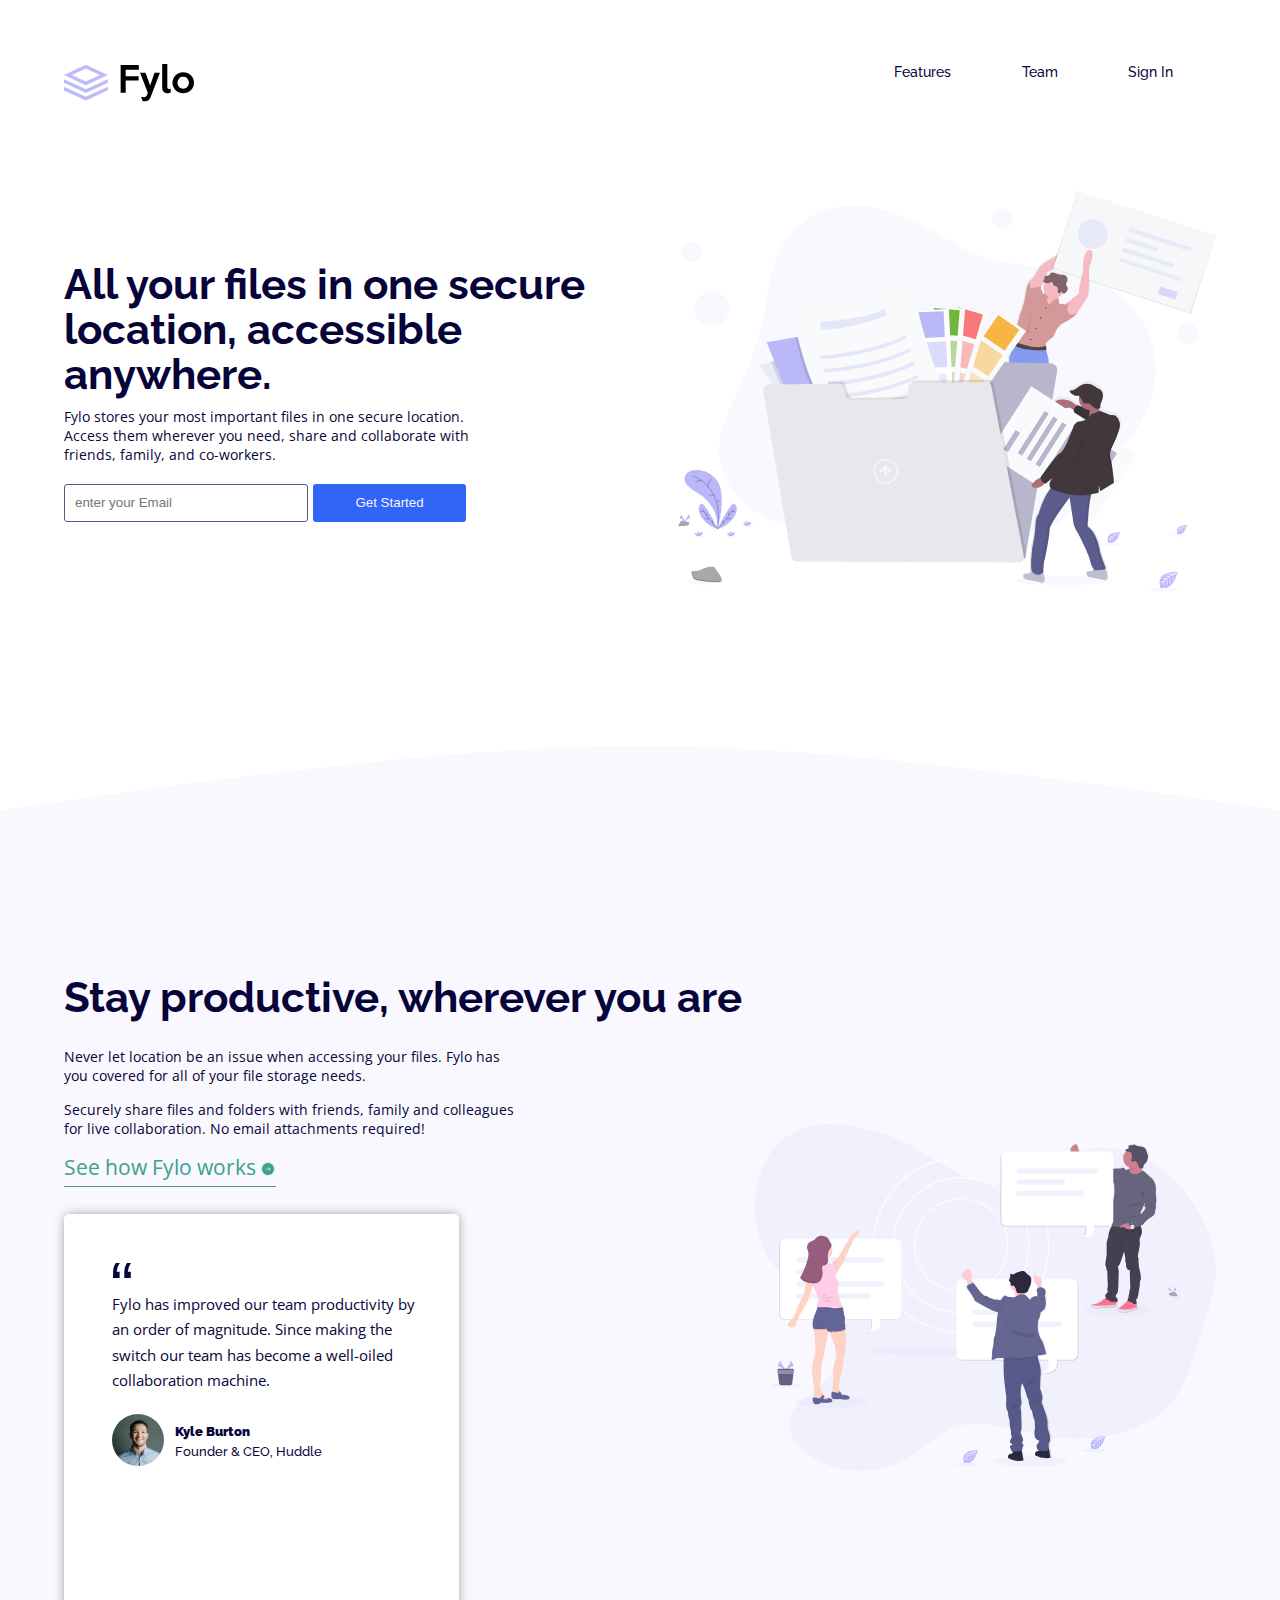
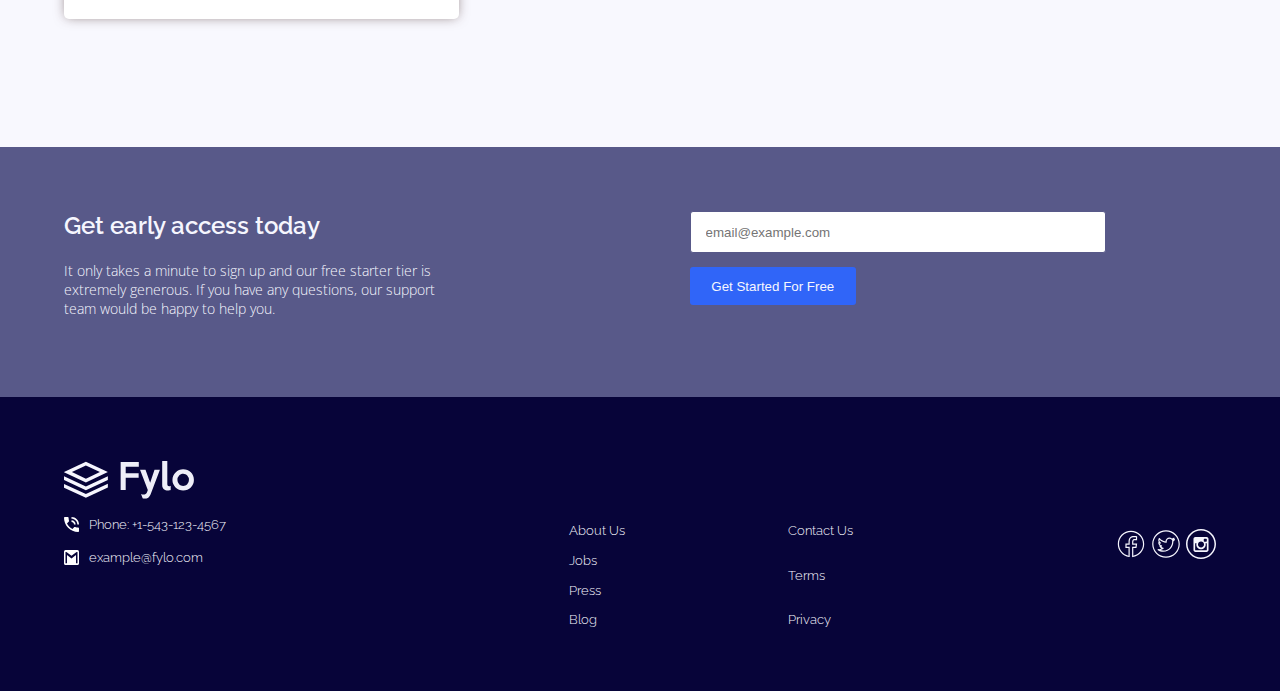
==== commit 3586d501: "update 2.0" ====
--- a/index.html
+++ b/index.html
@@ -42,7 +42,7 @@
       <li>Sign In</li>
     </ul>
   </div>
-   <div class="first">
+  <div class="first">
     <div class="firstdiv">
       <h1>
         All your files in one secure location,
@@ -59,44 +59,47 @@
     </div>
     <img src="./images/illustration-1.svg" alt="" />
   </div>
-   <div class="curvebg">
+  <div class="curvebg">
     <img src="./images/bg-curve-desktop.svg" alt="curve" class="curve" />
     <img src="./images/bg-curve-mobile.svg" alt="mobilecurve" class="mobilecurve">
-    <div class="second">
-      <div class="main">
-        <section class="hero">
-          <h1>Stay productive, wherever you are</h1>
+    <div class="bgcolor">
+      <div class="second">
+        <div class="main">
+          <section class="hero">
+            <h1>Stay productive, wherever you are</h1>
 
-          <p>
-            Never let location be an issue when accessing your files. Fylo has
-            you covered for all of your file storage needs.
-          </p>
-          <p>
-            Securely share files and folders with friends, family and
-            colleagues for live collaboration. No email attachments required!
-          </p>
+            <p>
+              Never let location be an issue when accessing your files. Fylo has
+              you covered for all of your file storage needs.
+            </p>
+            <p>
+              Securely share files and folders with friends, family and
+              colleagues for live collaboration. No email attachments required!
+            </p>
 
-          <a href="#" class="flyointro">See how Fylo works<img src="./images/icon-arrow.svg" alt="arrow"
-              class="arrow" /></a>
-        </section>
-        <section class="fylo">
-          <img src="./images/icon-quotes.svg" alt="quots" class="quots" />
-          <p>
-            Fylo has improved our team productivity by an order of magnitude.
-            Since making the switch our team has become a well-oiled
-            collaboration machine.
-          </p>
-          <div class="avatardetails">
-            <img src="./images/avatar-testimonial.jpg" alt="avatar" class="avatar" />
+            <a href="#" class="flyointro">See how Fylo works<img src="./images/icon-arrow.svg" alt="arrow"
+                class="arrow" /></a>
+          </section>
+          <section class="fylo">
+            <img src="./images/icon-quotes.svg" alt="quots" class="quots" />
+            <p>
+              Fylo has improved our team productivity by an order of magnitude.
+              Since making the switch our team has become a well-oiled
+              collaboration machine.
+            </p>
+            <div class="avatardetails">
+              <img src="./images/avatar-testimonial.jpg" alt="avatar" class="avatar" />
 
-            <p>Kyle Burton <span>Founder & CEO, Huddle</span></p>
-          </div>
-        </section>
+              <p>Kyle Burton <span>Founder & CEO, Huddle</span></p>
+            </div>
+          </section>
+        </div>
+        <img src="./images/illustration-2.svg" alt="" class="secondimg" />
       </div>
-      <img src="./images/illustration-2.svg" alt="" class="secondimg" />
+      <img src="./images/illustration-2.svg" alt="" class="secondimgmobile" />
     </div>
   </div>
-  <div class="third"> 
+  <div class="third">
     <div class="earlyaccess">
       <h1>Get early access today</h1>
 
@@ -111,7 +114,7 @@
       <button>Get Started For Free</button>
     </div>
   </div>
-  <footer> 
+  <footer>
     <div class="details">
       <svg class="svgfile" width="166" height="49" xmlns="http://www.w3.org/2000/svg"
         xmlns:xlink="http://www.w3.org/1999/xlink" viewBox="0 0 166 49">
--- a/stylesheet.css
+++ b/stylesheet.css
@@ -45,7 +45,7 @@
     /* border: 1px solid blue; */
     align-items: center;
     height: 420px;
-    margin-bottom: 40vh;
+    margin-top: 6vh;
     padding-left: 5%;
     padding-right: 5%;
 }
@@ -97,6 +97,7 @@
     display: flex;
     flex-direction: column;
     gap: 0px;
+    margin-top: 16vh;
 }
 
 .curve {
@@ -105,9 +106,12 @@
 .mobilecurve{
     display: none;
 }
+.bgcolor{
+    background-color: #F8F8FE;
+}
 
 .second {
-    background-color: #F8F8FE;
+    /* background-color: #F8F8FE; */
     padding-left: 5%;
     padding-right: 5%;
     display: flex;
@@ -117,7 +121,9 @@
     align-items: center;
     gap: 3;
 }
-
+.secondimgmobile{
+    display: none;
+}
 .secondimg {
     width: 40%;
     /* margin-left: 14rem; */
@@ -227,7 +233,8 @@
     display: flex;
     /* justify-content: space-between; Ensure space between left and right sections */
     /* align-items: center; Align items vertically */
-    gap: 3rem;
+    gap: 20%;
+    height: 12rem;
 }
 
 .earlyaccess {
@@ -241,6 +248,7 @@
     color: hsl(240, 75%, 98%);
     font-weight: 300;
     font-size: 14px;
+    width: 19rem;
 }
 
 .earlyaccess h1 {
@@ -255,15 +263,17 @@
     display: flex;
     flex-direction: column;
     gap: 0.7rem;
+    /* border: 1px solid black; */
+    width: 20rem;
 }
 
 .input input {
-    width: 20rem; /* Responsive width */
+    width: 100%; /* Responsive width */
     height: 2rem;
     border-radius: 3px;
     border: 1px solid hsl(238, 22%, 44%);
     padding-left: 15px;
-    /* box-sizing: border-box; Ensure padding is included in width */
+    box-sizing: border-box;
 }
 
 .input button {
@@ -312,7 +322,7 @@
 }
 .aboutfylo{
     display: flex;
-    gap: 7rem;
+    gap: 7rem; 
 
 }
 .aboutfylo ul{
@@ -320,9 +330,10 @@
     display: flex;
     flex-direction: column;
     justify-content: space-between;
+    width: 3.5rem;
     height: 5rem;
-    margin-top: 3.5rem;
-    width: 3.5rem;
+    /* border: 1px solid blue;  */
+    margin-top:3rem; 
 
 }
 .socialmedia{
@@ -362,9 +373,9 @@
         /* border: 1px solid blue; */
         flex-direction: column-reverse;
         align-items: center;
-        height: 70vh;
+        height: unset;
         margin-bottom: unset;
-        margin-top: 6rem;
+        margin-top: 4rem;
         padding-left: 5%;
         padding-right: 5%;
     }
@@ -373,7 +384,7 @@
     }
     
     .first img {
-        width: 25.5rem;
+        width: 25rem;
         /* border: 1px solid red; */
     }
     
@@ -440,25 +451,34 @@
         display: block;
         width: 100%;
     }
+    .bgcolor{
+        background-color: #F8F8FE;
+        display: flex;
+        flex-direction: column-reverse;
+        align-items: center;
+    }
     
     .second {
-        background-color: #F8F8FE;
+        /* background-color: #F8F8FE; */
         padding-left: 5%;
         padding-right: 5%;
         display: flex;
         flex-direction: column-reverse;
-        height: 120vh;
+        height: 55rem;
          /* border: 2px solid black; */
         align-items: center;
-        gap: 3;
         margin-bottom: 6rem;
     }
-
-    .secondimg {
+    .secondimg{
+        display: none;
+    }
+
+    .secondimgmobile {
+        display: block;
         width: 25.5rem;
         /* margin-left: 14rem; */
         /* height: 65vh; */
-        /* border: 1px solid red; */
+         /* border: 1px solid red;  */
     }
     
     .main {
@@ -584,6 +604,7 @@
         justify-content: center;
         align-items: center;
         text-align: center;
+        height: 45vh;
     }
     
     .earlyaccess {
@@ -605,15 +626,17 @@
         font-family: Raleway;
         font-weight: 600;
     }
+
     
     .input {
         display: flex;
         flex-direction: column;
         gap: 0.7rem;
+        width: 20rem;
     }
     
     .input input {
-        width: 20rem; /* Responsive width */
+         /* Responsive width */
         height: 3rem;
         border-radius: 3px;
         border: 1px solid hsl(238, 22%, 44%);
@@ -622,7 +645,7 @@
     }
     
     .input button {
-        width: 20rem;
+        width: 100%;
         height: 3rem;
         background-color: hsl(224, 93%, 58%);
         border: none;
@@ -671,17 +694,21 @@
     .aboutfylo{
         display: flex;
         flex-direction: column;
-        gap: 2rem;
+        gap: 3rem;
+        /* border: 1px solid green; */
+        margin-top: 3.5rem;
+        margin-bottom: 3.5rem;
     
     }
     .aboutfylo ul{
         list-style: none;
         display: flex;
         flex-direction: column;
+        justify-content: space-between;
         height: 8rem;
-        margin-top: 3.5rem;
-        width: 100%;
-        margin-bottom: 4rem;
+        width: 100%;
+        /* margin-bottom: 4rem; */
+        margin-top: unset;
     
     }
     .socialmedia{
@@ -697,5 +724,3 @@
     }
 
 }
-
-
